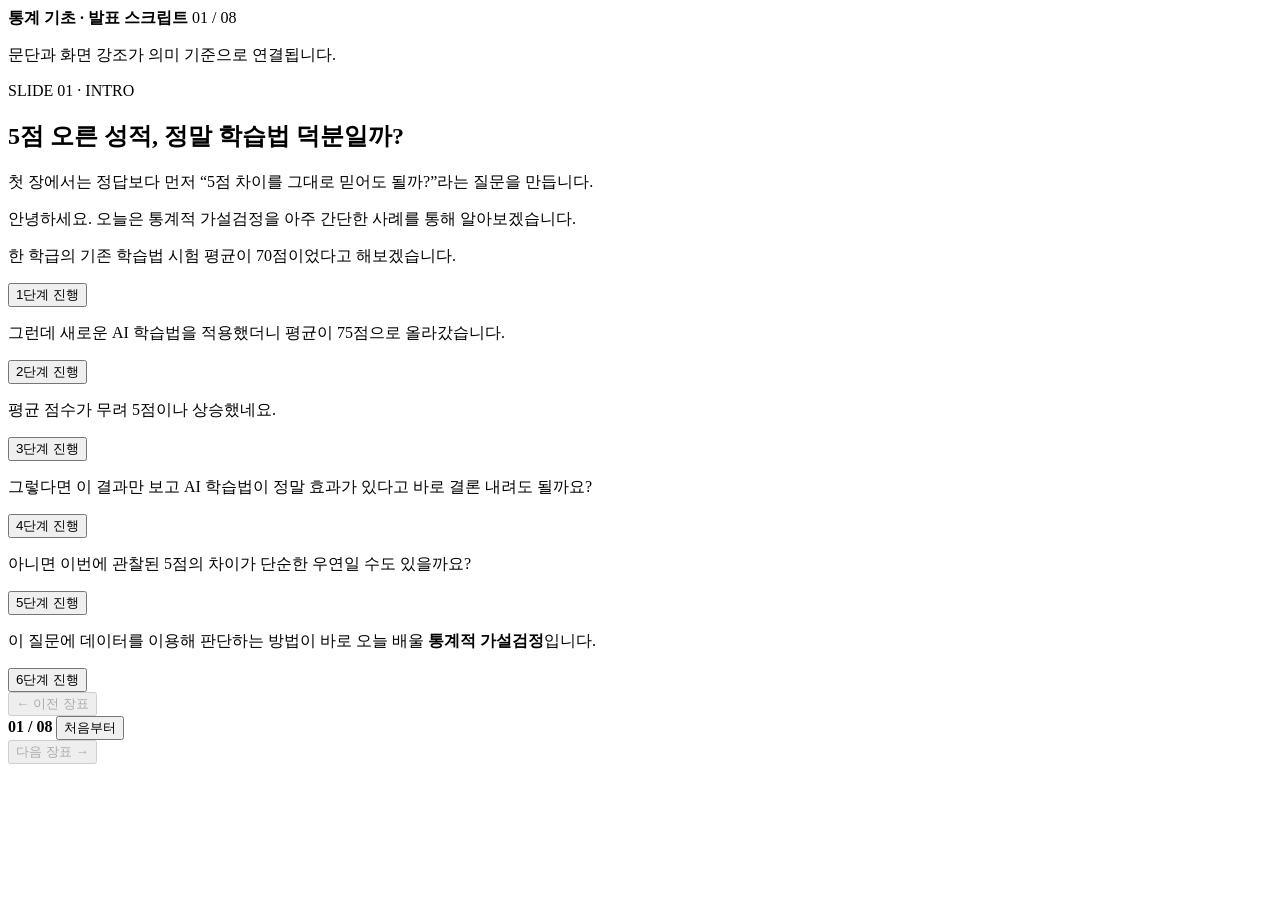
==== script.html @ eb66a409 "feat: add slide 1 presenter script popup" ====
<!DOCTYPE html>
<html lang="ko">
<head>
  <meta charset="UTF-8" />
  <meta name="viewport" content="width=device-width, initial-scale=1.0" />
  <title>발표 스크립트 · 01 / 08</title>
  <link rel="stylesheet" href="assets/styles.css" />
</head>
<body class="script-body">
  <main class="script-shell">
    <header class="script-header">
      <div>
        <strong>통계 기초 · 발표 스크립트</strong>
        <span>01 / 08</span>
      </div>
      <p>문단과 화면 강조가 의미 기준으로 연결됩니다.</p>
    </header>

    <article class="script-card">
      <div class="script-kicker">SLIDE 01 · INTRO</div>
      <h1>5점 오른 성적, 정말 학습법 덕분일까?</h1>
      <p class="script-subtitle">첫 장에서는 정답보다 먼저 “5점 차이를 그대로 믿어도 될까?”라는 질문을 만듭니다.</p>

      <section class="script-block">
        <p>안녕하세요. 오늘은 통계적 가설검정을 아주 간단한 사례를 통해 알아보겠습니다.</p>
      </section>

      <section class="script-block">
        <p>한 학급의 기존 학습법 시험 평균이 70점이었다고 해보겠습니다.</p>
        <button class="stage-button" data-step="1" type="button">1단계 진행</button>
      </section>

      <section class="script-block">
        <p>그런데 새로운 AI 학습법을 적용했더니 평균이 75점으로 올라갔습니다.</p>
        <button class="stage-button" data-step="2" type="button">2단계 진행</button>
      </section>

      <section class="script-block">
        <p>평균 점수가 무려 5점이나 상승했네요.</p>
        <button class="stage-button" data-step="3" type="button">3단계 진행</button>
      </section>

      <section class="script-block">
        <p>그렇다면 이 결과만 보고 AI 학습법이 정말 효과가 있다고 바로 결론 내려도 될까요?</p>
        <button class="stage-button" data-step="4" type="button">4단계 진행</button>
      </section>

      <section class="script-block">
        <p>아니면 이번에 관찰된 5점의 차이가 단순한 우연일 수도 있을까요?</p>
        <button class="stage-button" data-step="5" type="button">5단계 진행</button>
      </section>

      <section class="script-block">
        <p>이 질문에 데이터를 이용해 판단하는 방법이 바로 오늘 배울 <strong>통계적 가설검정</strong>입니다.</p>
        <button class="stage-button stage-button-primary" data-step="6" type="button">6단계 진행</button>
      </section>
    </article>

    <footer class="script-footer">
      <button class="script-nav" type="button" disabled>← 이전 장표</button>
      <div class="script-progress">
        <strong>01 / 08</strong>
        <button id="resetSlide" type="button">처음부터</button>
      </div>
      <button class="script-nav" type="button" disabled>다음 장표 →</button>
    </footer>
  </main>

  <script src="assets/app.js"></script>
</body>
</html>
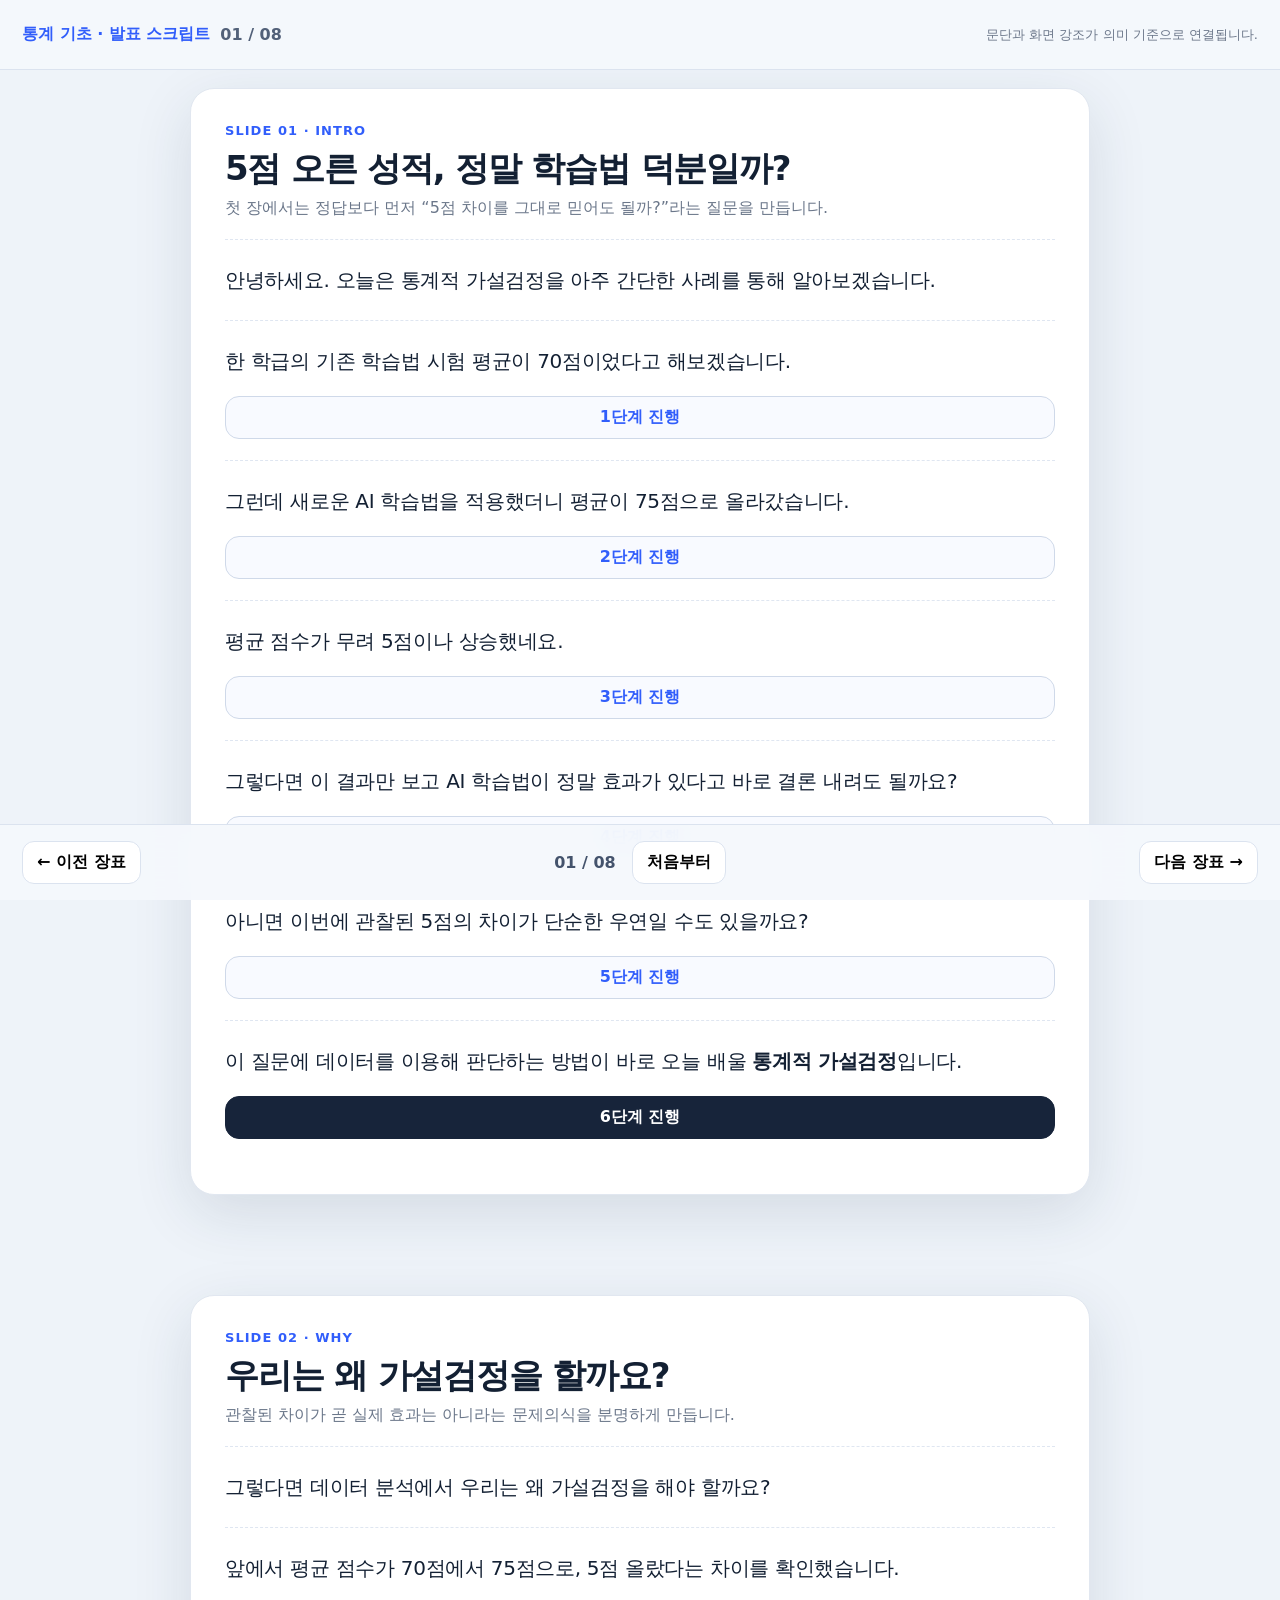
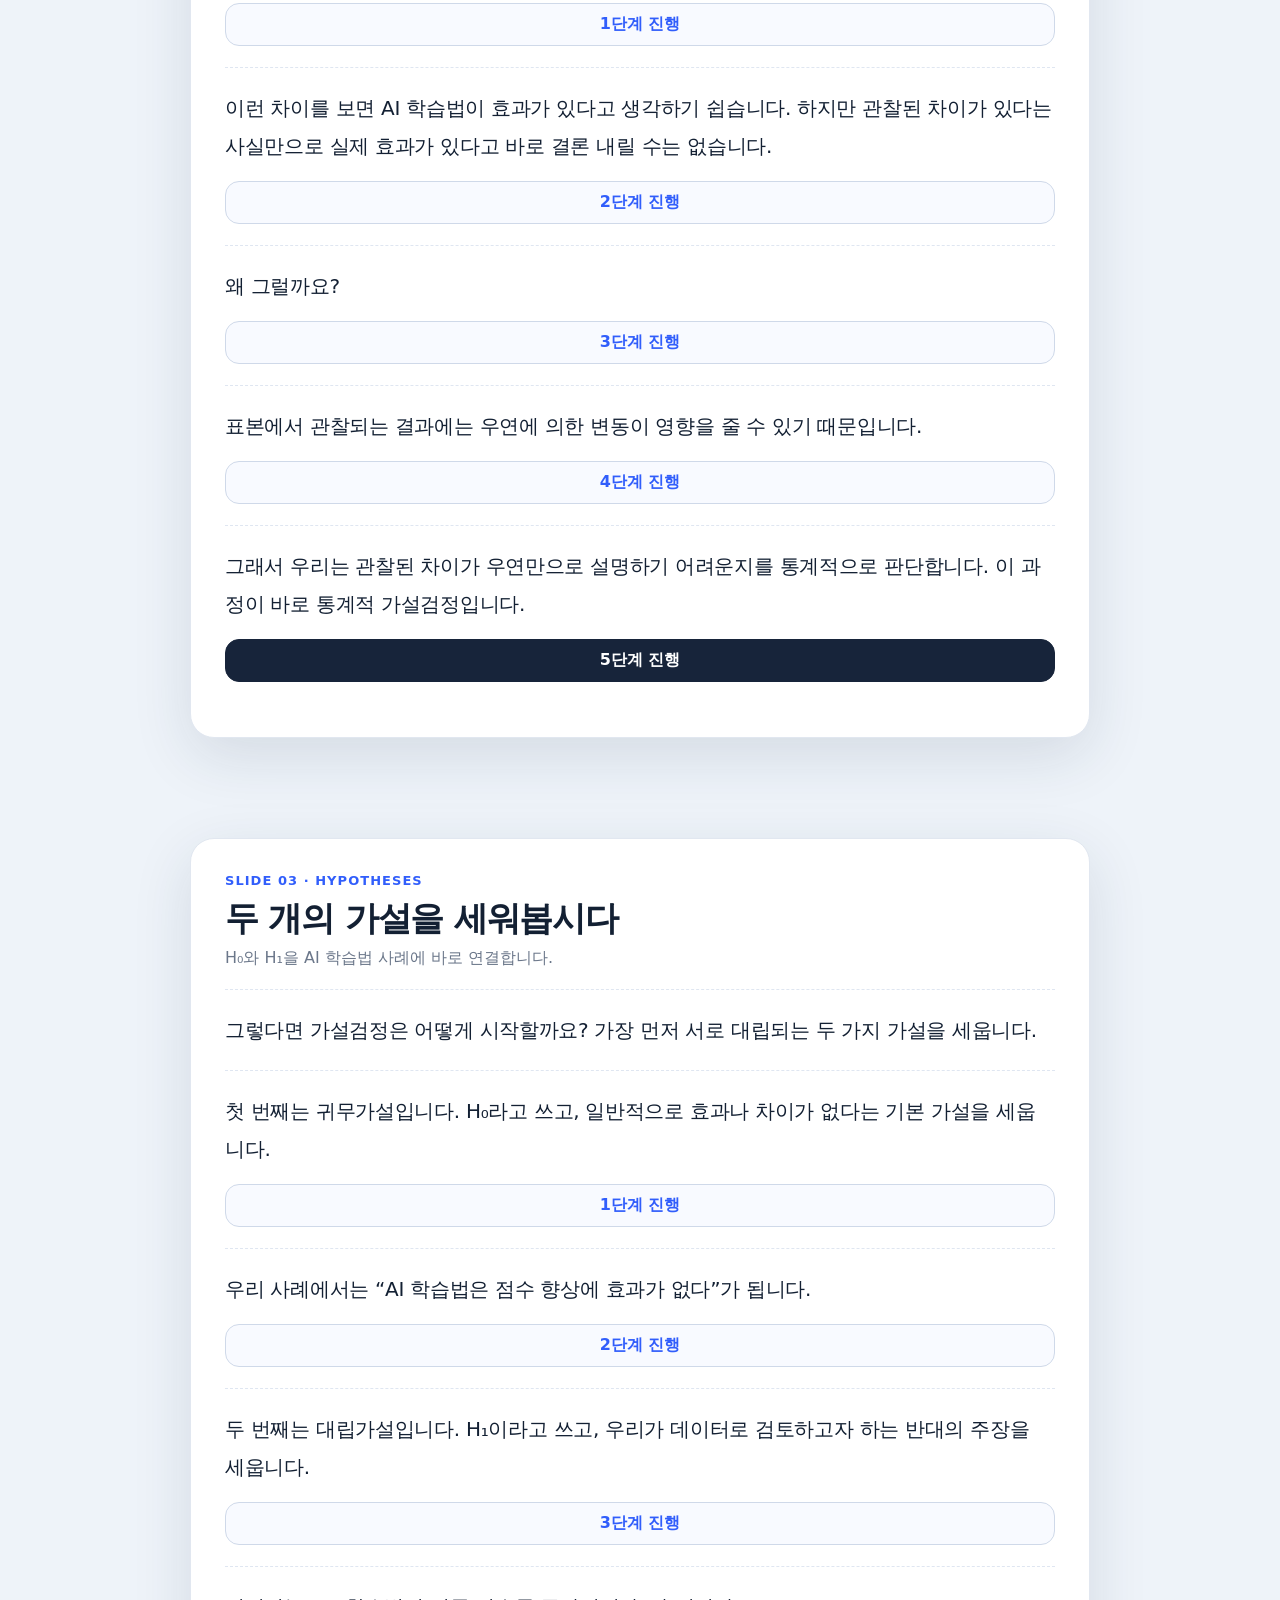
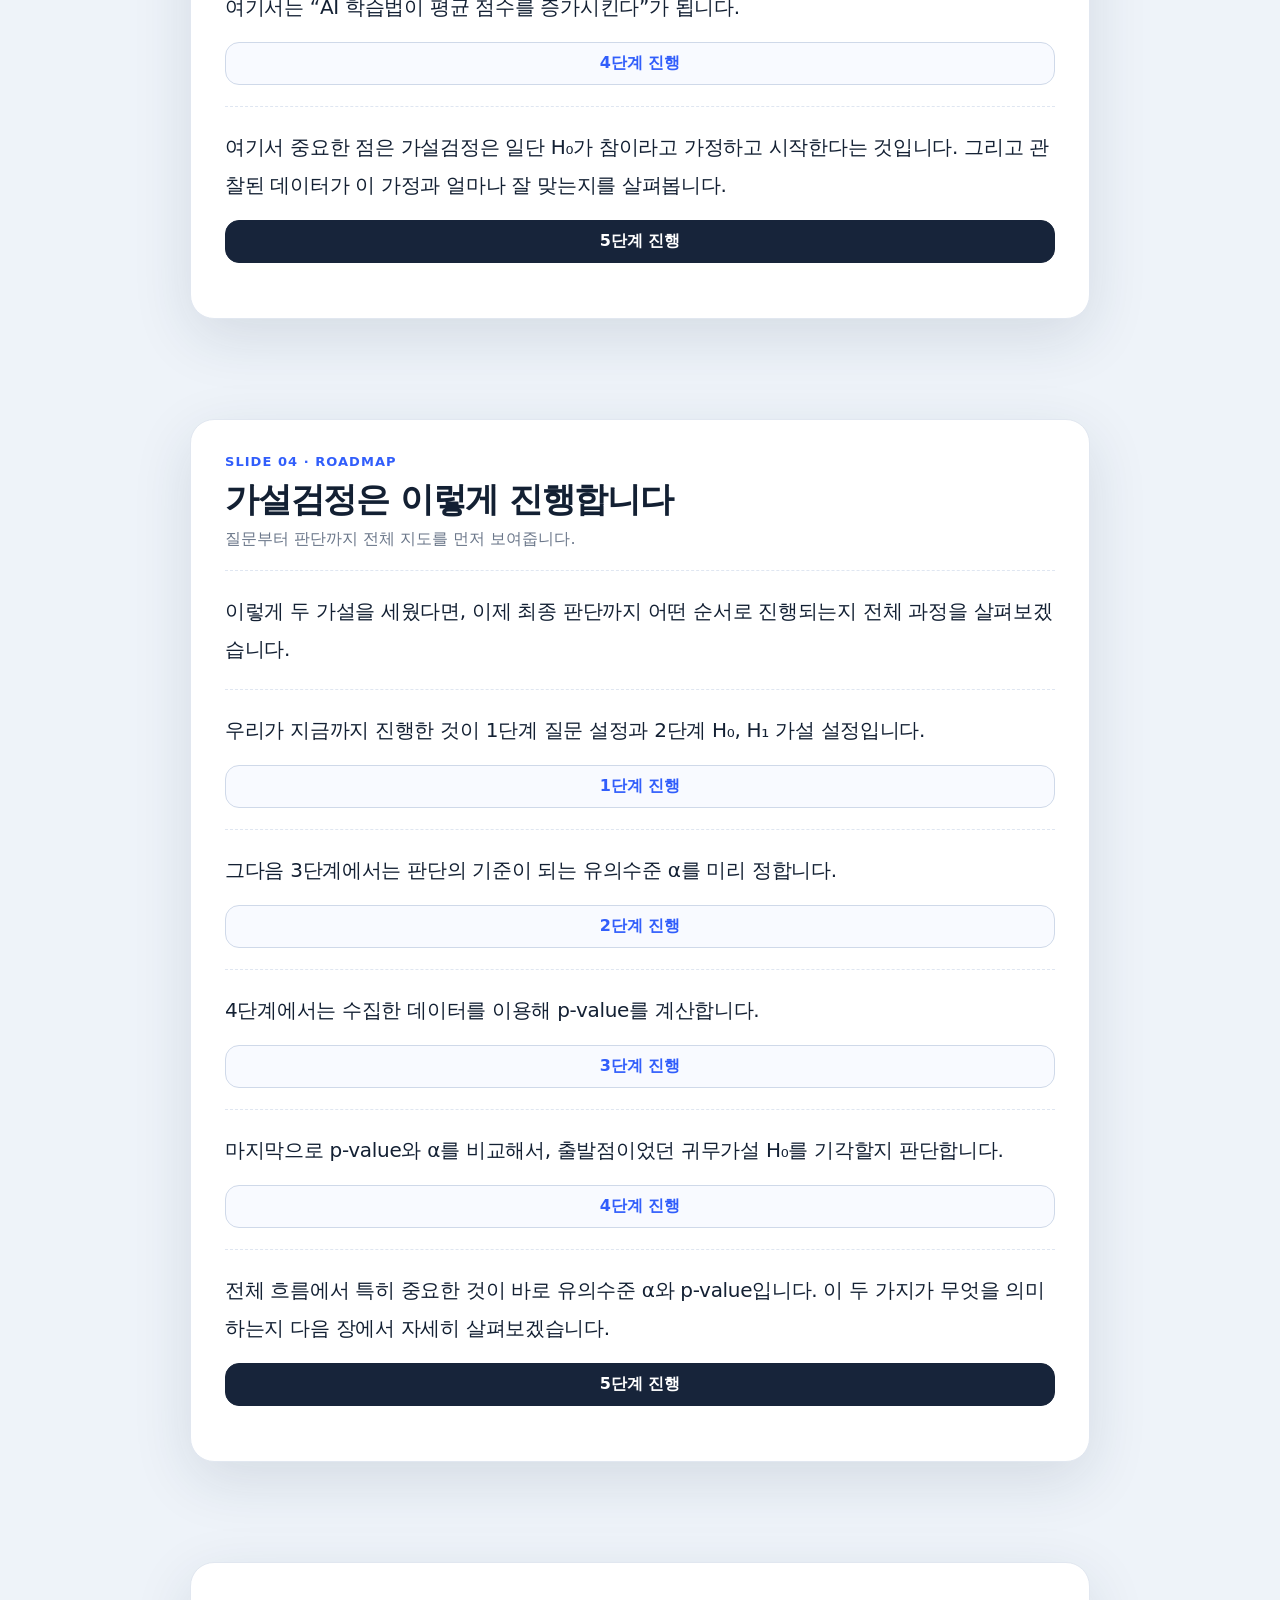
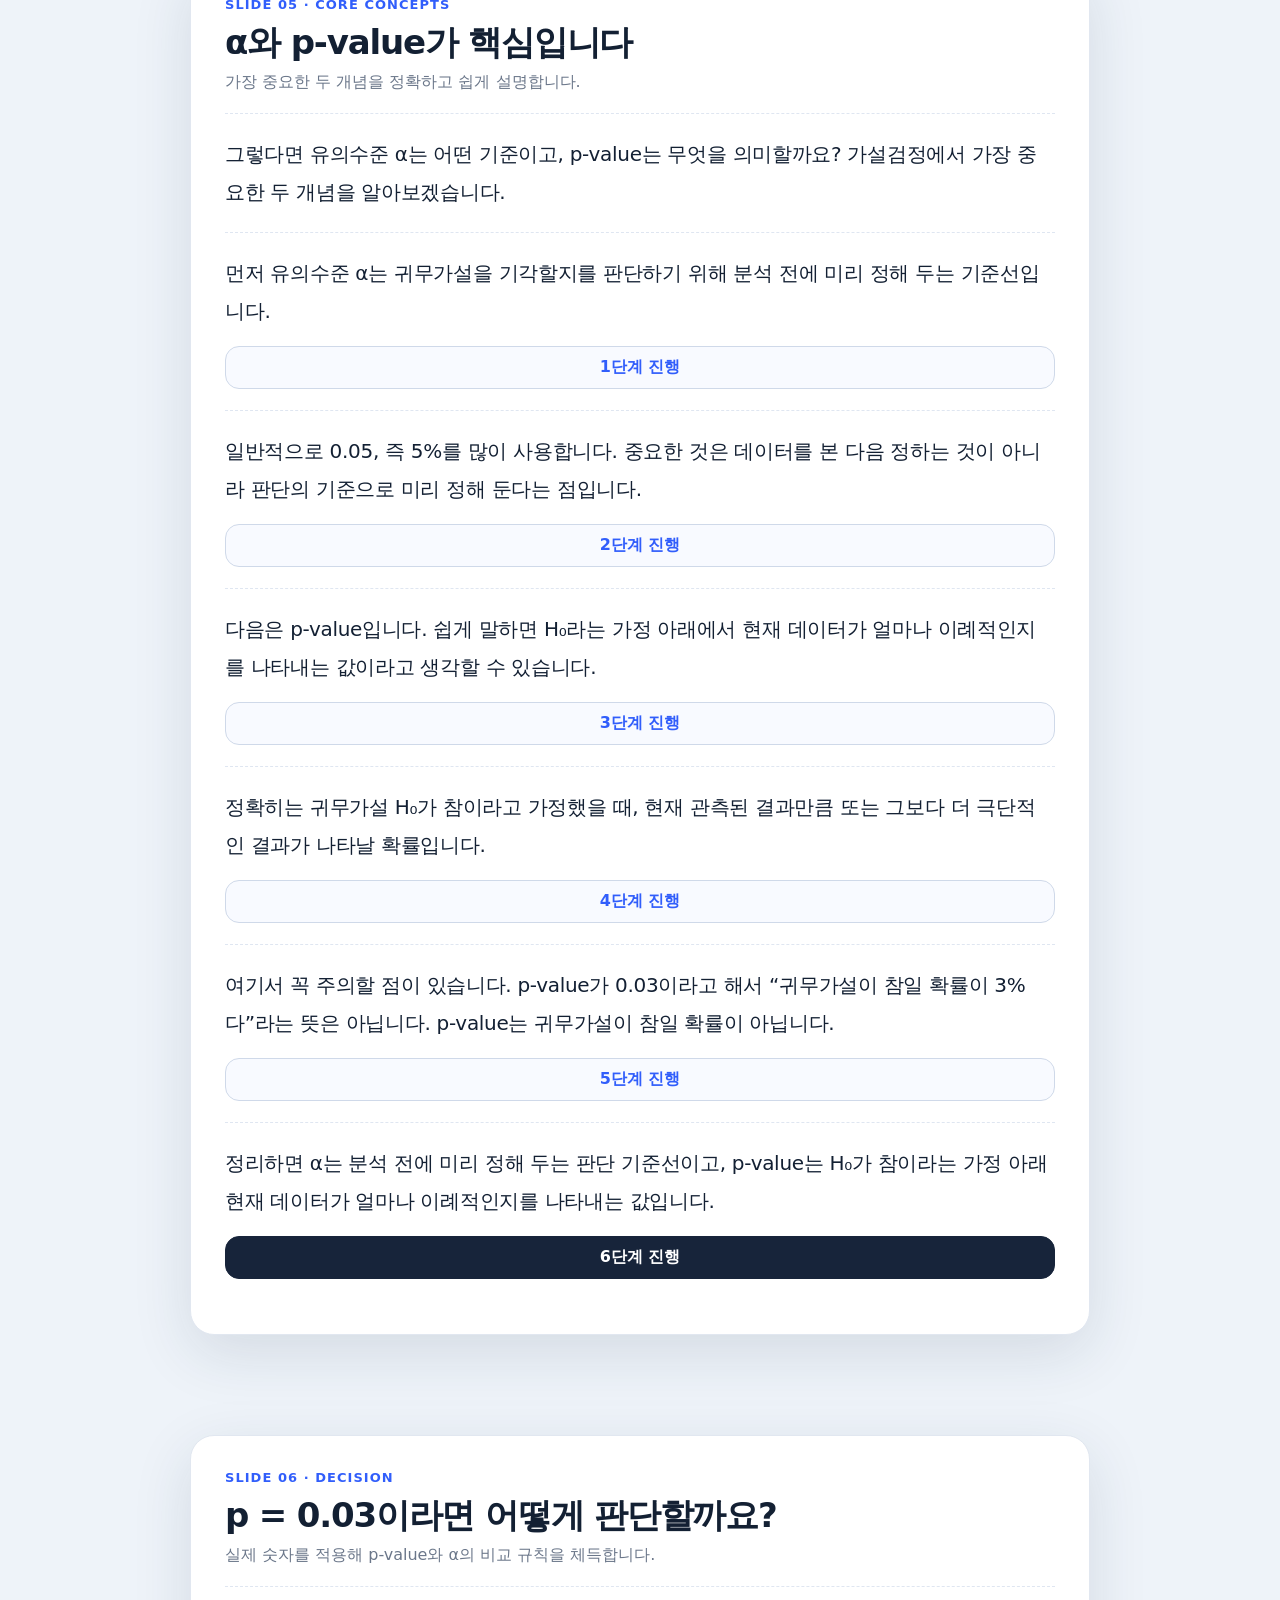
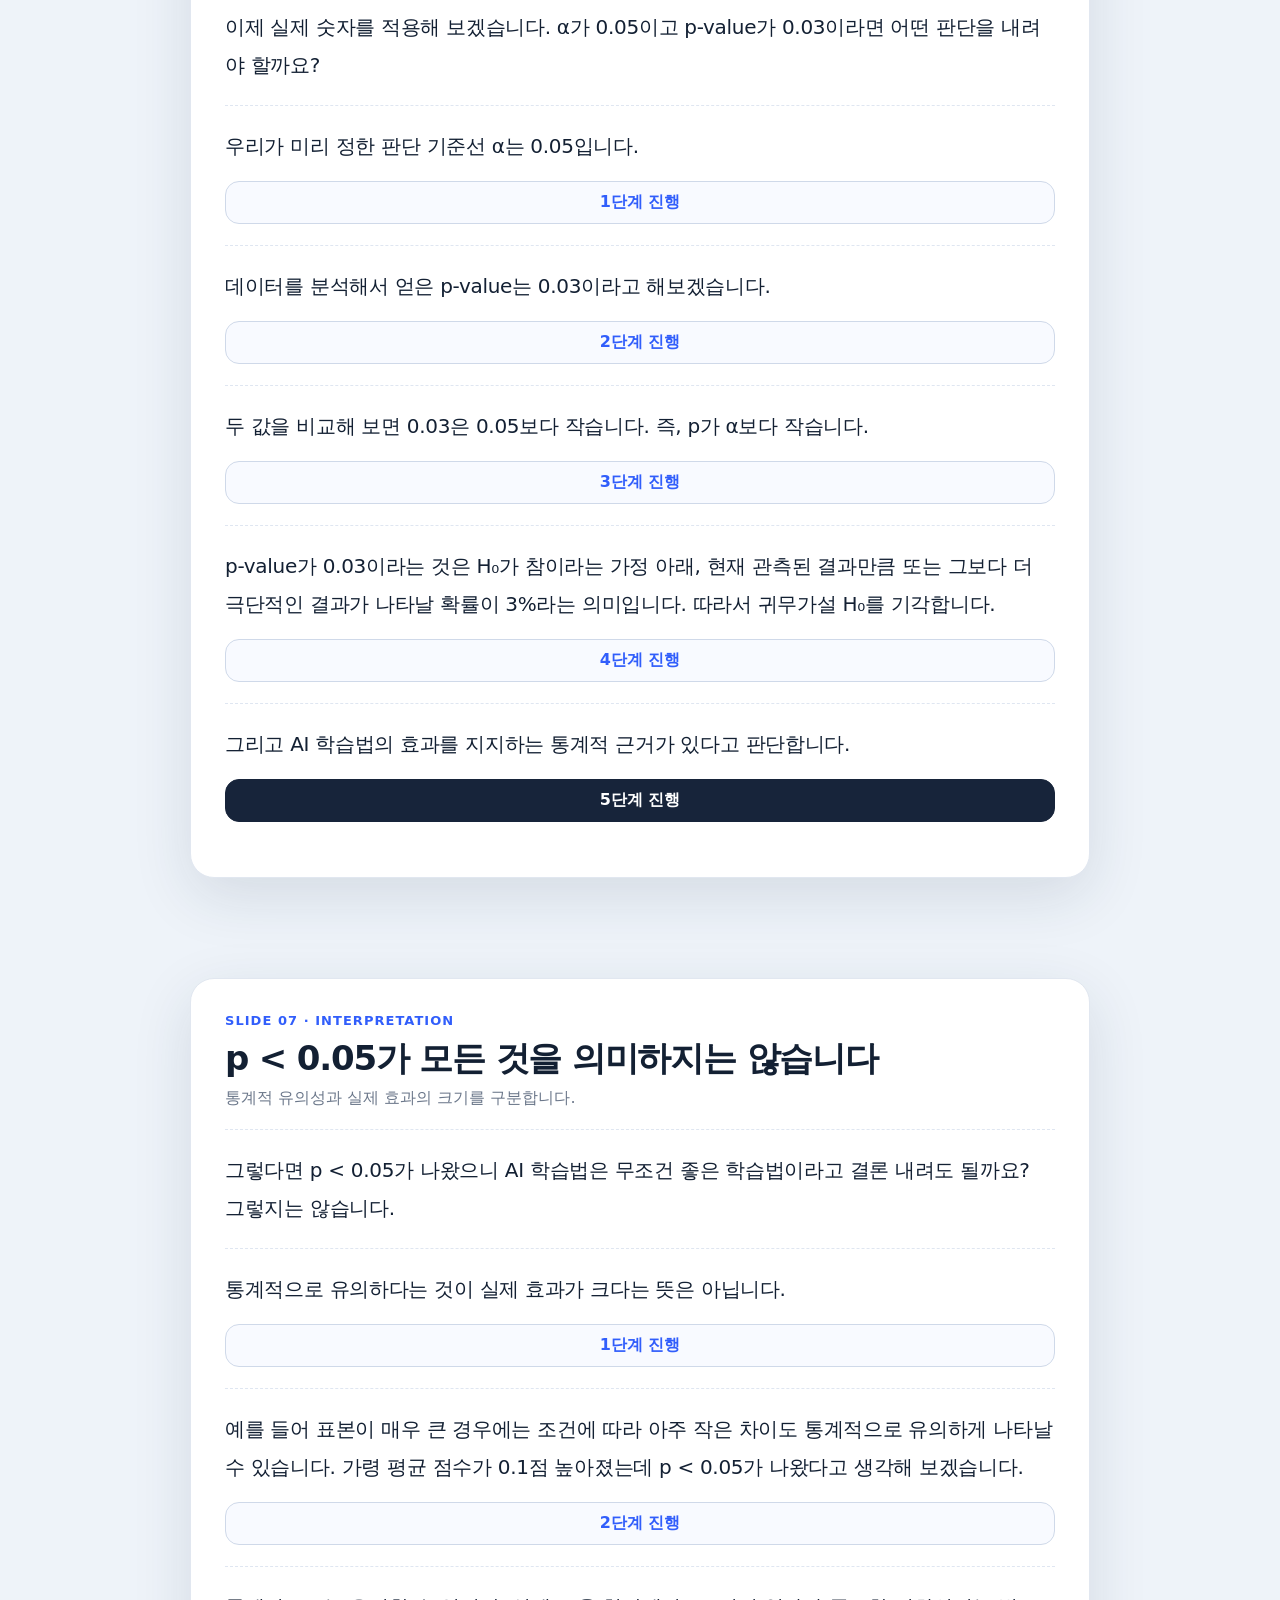
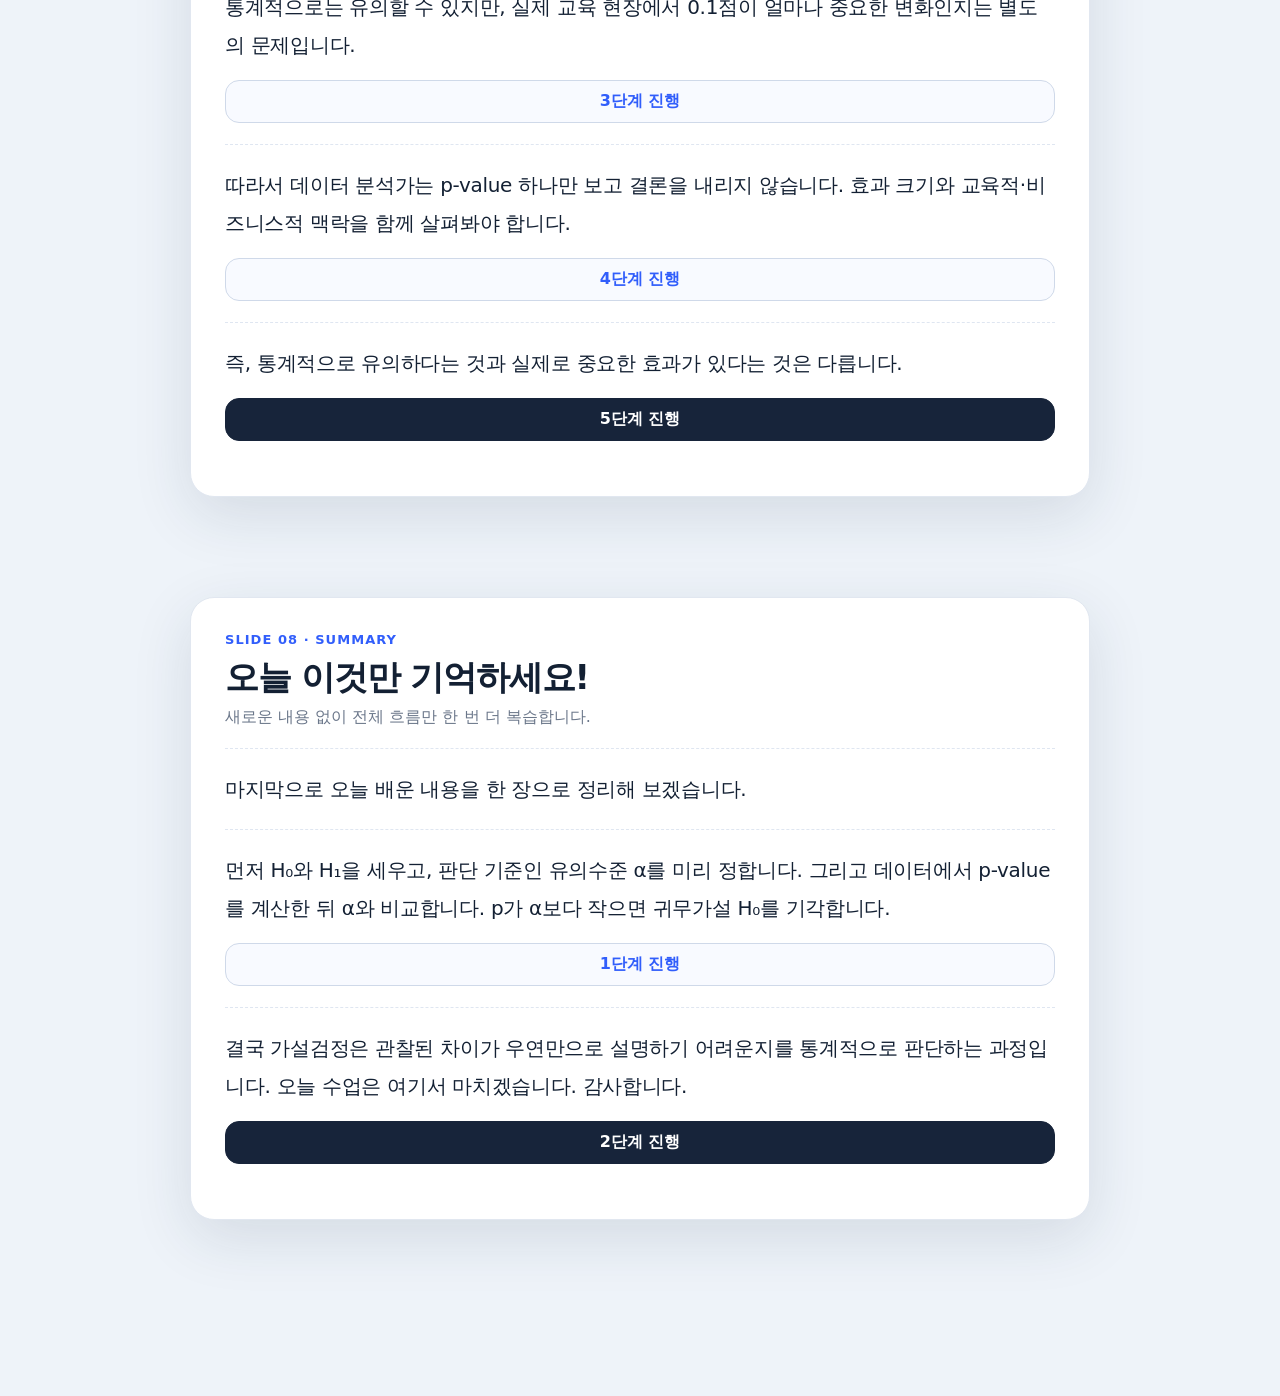
==== commit fbb13ec4: "Add scripts for slides 02-08" ====
--- a/script.html
+++ b/script.html
@@ -3,69 +3,96 @@
 <head>
   <meta charset="UTF-8" />
   <meta name="viewport" content="width=device-width, initial-scale=1.0" />
-  <title>발표 스크립트 · 01 / 08</title>
+  <title>발표 스크립트 · 01-08 / 08</title>
   <link rel="stylesheet" href="assets/styles.css" />
 </head>
 <body class="script-body">
   <main class="script-shell">
-    <header class="script-header">
-      <div>
-        <strong>통계 기초 · 발표 스크립트</strong>
-        <span>01 / 08</span>
-      </div>
-      <p>문단과 화면 강조가 의미 기준으로 연결됩니다.</p>
-    </header>
+    <header class="script-header"><div><strong>통계 기초 · 발표 스크립트</strong><span id="scriptSlideNumber">01 / 08</span></div><p>문단과 화면 강조가 의미 기준으로 연결됩니다.</p></header>
 
-    <article class="script-card">
-      <div class="script-kicker">SLIDE 01 · INTRO</div>
-      <h1>5점 오른 성적, 정말 학습법 덕분일까?</h1>
-      <p class="script-subtitle">첫 장에서는 정답보다 먼저 “5점 차이를 그대로 믿어도 될까?”라는 질문을 만듭니다.</p>
+    <div class="script-stage">
+      <article class="script-card" data-script-slide="1">
+        <div class="script-kicker">SLIDE 01 · INTRO</div><h1>5점 오른 성적, 정말 학습법 덕분일까?</h1><p class="script-subtitle">첫 장에서는 정답보다 먼저 “5점 차이를 그대로 믿어도 될까?”라는 질문을 만듭니다.</p>
+        <section class="script-block"><p>안녕하세요. 오늘은 통계적 가설검정을 아주 간단한 사례를 통해 알아보겠습니다.</p></section>
+        <section class="script-block"><p>한 학급의 기존 학습법 시험 평균이 70점이었다고 해보겠습니다.</p><button class="stage-button" data-step="1">1단계 진행</button></section>
+        <section class="script-block"><p>그런데 새로운 AI 학습법을 적용했더니 평균이 75점으로 올라갔습니다.</p><button class="stage-button" data-step="2">2단계 진행</button></section>
+        <section class="script-block"><p>평균 점수가 무려 5점이나 상승했네요.</p><button class="stage-button" data-step="3">3단계 진행</button></section>
+        <section class="script-block"><p>그렇다면 이 결과만 보고 AI 학습법이 정말 효과가 있다고 바로 결론 내려도 될까요?</p><button class="stage-button" data-step="4">4단계 진행</button></section>
+        <section class="script-block"><p>아니면 이번에 관찰된 5점의 차이가 단순한 우연일 수도 있을까요?</p><button class="stage-button" data-step="5">5단계 진행</button></section>
+        <section class="script-block"><p>이 질문에 데이터를 이용해 판단하는 방법이 바로 오늘 배울 <strong>통계적 가설검정</strong>입니다.</p><button class="stage-button stage-button-primary" data-step="6">6단계 진행</button></section>
+      </article>
 
-      <section class="script-block">
-        <p>안녕하세요. 오늘은 통계적 가설검정을 아주 간단한 사례를 통해 알아보겠습니다.</p>
-      </section>
+      <article class="script-card" data-script-slide="2">
+        <div class="script-kicker">SLIDE 02 · WHY</div><h1>우리는 왜 가설검정을 할까요?</h1><p class="script-subtitle">관찰된 차이가 곧 실제 효과는 아니라는 문제의식을 분명하게 만듭니다.</p>
+        <section class="script-block"><p>그렇다면 데이터 분석에서 우리는 왜 가설검정을 해야 할까요?</p></section>
+        <section class="script-block"><p>앞에서 평균 점수가 70점에서 75점으로, 5점 올랐다는 차이를 확인했습니다.</p><button class="stage-button" data-step="1">1단계 진행</button></section>
+        <section class="script-block"><p>이런 차이를 보면 AI 학습법이 효과가 있다고 생각하기 쉽습니다. 하지만 관찰된 차이가 있다는 사실만으로 실제 효과가 있다고 바로 결론 내릴 수는 없습니다.</p><button class="stage-button" data-step="2">2단계 진행</button></section>
+        <section class="script-block"><p>왜 그럴까요?</p><button class="stage-button" data-step="3">3단계 진행</button></section>
+        <section class="script-block"><p>표본에서 관찰되는 결과에는 우연에 의한 변동이 영향을 줄 수 있기 때문입니다.</p><button class="stage-button" data-step="4">4단계 진행</button></section>
+        <section class="script-block"><p>그래서 우리는 관찰된 차이가 우연만으로 설명하기 어려운지를 통계적으로 판단합니다. 이 과정이 바로 통계적 가설검정입니다.</p><button class="stage-button stage-button-primary" data-step="5">5단계 진행</button></section>
+      </article>
 
-      <section class="script-block">
-        <p>한 학급의 기존 학습법 시험 평균이 70점이었다고 해보겠습니다.</p>
-        <button class="stage-button" data-step="1" type="button">1단계 진행</button>
-      </section>
+      <article class="script-card" data-script-slide="3">
+        <div class="script-kicker">SLIDE 03 · HYPOTHESES</div><h1>두 개의 가설을 세워봅시다</h1><p class="script-subtitle">H₀와 H₁을 AI 학습법 사례에 바로 연결합니다.</p>
+        <section class="script-block"><p>그렇다면 가설검정은 어떻게 시작할까요? 가장 먼저 서로 대립되는 두 가지 가설을 세웁니다.</p></section>
+        <section class="script-block"><p>첫 번째는 귀무가설입니다. H₀라고 쓰고, 일반적으로 효과나 차이가 없다는 기본 가설을 세웁니다.</p><button class="stage-button" data-step="1">1단계 진행</button></section>
+        <section class="script-block"><p>우리 사례에서는 “AI 학습법은 점수 향상에 효과가 없다”가 됩니다.</p><button class="stage-button" data-step="2">2단계 진행</button></section>
+        <section class="script-block"><p>두 번째는 대립가설입니다. H₁이라고 쓰고, 우리가 데이터로 검토하고자 하는 반대의 주장을 세웁니다.</p><button class="stage-button" data-step="3">3단계 진행</button></section>
+        <section class="script-block"><p>여기서는 “AI 학습법이 평균 점수를 증가시킨다”가 됩니다.</p><button class="stage-button" data-step="4">4단계 진행</button></section>
+        <section class="script-block"><p>여기서 중요한 점은 가설검정은 일단 H₀가 참이라고 가정하고 시작한다는 것입니다. 그리고 관찰된 데이터가 이 가정과 얼마나 잘 맞는지를 살펴봅니다.</p><button class="stage-button stage-button-primary" data-step="5">5단계 진행</button></section>
+      </article>
 
-      <section class="script-block">
-        <p>그런데 새로운 AI 학습법을 적용했더니 평균이 75점으로 올라갔습니다.</p>
-        <button class="stage-button" data-step="2" type="button">2단계 진행</button>
-      </section>
+      <article class="script-card" data-script-slide="4">
+        <div class="script-kicker">SLIDE 04 · ROADMAP</div><h1>가설검정은 이렇게 진행합니다</h1><p class="script-subtitle">질문부터 판단까지 전체 지도를 먼저 보여줍니다.</p>
+        <section class="script-block"><p>이렇게 두 가설을 세웠다면, 이제 최종 판단까지 어떤 순서로 진행되는지 전체 과정을 살펴보겠습니다.</p></section>
+        <section class="script-block"><p>우리가 지금까지 진행한 것이 1단계 질문 설정과 2단계 H₀, H₁ 가설 설정입니다.</p><button class="stage-button" data-step="1">1단계 진행</button></section>
+        <section class="script-block"><p>그다음 3단계에서는 판단의 기준이 되는 유의수준 α를 미리 정합니다.</p><button class="stage-button" data-step="2">2단계 진행</button></section>
+        <section class="script-block"><p>4단계에서는 수집한 데이터를 이용해 p-value를 계산합니다.</p><button class="stage-button" data-step="3">3단계 진행</button></section>
+        <section class="script-block"><p>마지막으로 p-value와 α를 비교해서, 출발점이었던 귀무가설 H₀를 기각할지 판단합니다.</p><button class="stage-button" data-step="4">4단계 진행</button></section>
+        <section class="script-block"><p>전체 흐름에서 특히 중요한 것이 바로 유의수준 α와 p-value입니다. 이 두 가지가 무엇을 의미하는지 다음 장에서 자세히 살펴보겠습니다.</p><button class="stage-button stage-button-primary" data-step="5">5단계 진행</button></section>
+      </article>
 
-      <section class="script-block">
-        <p>평균 점수가 무려 5점이나 상승했네요.</p>
-        <button class="stage-button" data-step="3" type="button">3단계 진행</button>
-      </section>
+      <article class="script-card" data-script-slide="5">
+        <div class="script-kicker">SLIDE 05 · CORE CONCEPTS</div><h1>α와 p-value가 핵심입니다</h1><p class="script-subtitle">가장 중요한 두 개념을 정확하고 쉽게 설명합니다.</p>
+        <section class="script-block"><p>그렇다면 유의수준 α는 어떤 기준이고, p-value는 무엇을 의미할까요? 가설검정에서 가장 중요한 두 개념을 알아보겠습니다.</p></section>
+        <section class="script-block"><p>먼저 유의수준 α는 귀무가설을 기각할지를 판단하기 위해 분석 전에 미리 정해 두는 기준선입니다.</p><button class="stage-button" data-step="1">1단계 진행</button></section>
+        <section class="script-block"><p>일반적으로 0.05, 즉 5%를 많이 사용합니다. 중요한 것은 데이터를 본 다음 정하는 것이 아니라 판단의 기준으로 미리 정해 둔다는 점입니다.</p><button class="stage-button" data-step="2">2단계 진행</button></section>
+        <section class="script-block"><p>다음은 p-value입니다. 쉽게 말하면 H₀라는 가정 아래에서 현재 데이터가 얼마나 이례적인지를 나타내는 값이라고 생각할 수 있습니다.</p><button class="stage-button" data-step="3">3단계 진행</button></section>
+        <section class="script-block"><p>정확히는 귀무가설 H₀가 참이라고 가정했을 때, 현재 관측된 결과만큼 또는 그보다 더 극단적인 결과가 나타날 확률입니다.</p><button class="stage-button" data-step="4">4단계 진행</button></section>
+        <section class="script-block"><p>여기서 꼭 주의할 점이 있습니다. p-value가 0.03이라고 해서 “귀무가설이 참일 확률이 3%다”라는 뜻은 아닙니다. p-value는 귀무가설이 참일 확률이 아닙니다.</p><button class="stage-button" data-step="5">5단계 진행</button></section>
+        <section class="script-block"><p>정리하면 α는 분석 전에 미리 정해 두는 판단 기준선이고, p-value는 H₀가 참이라는 가정 아래 현재 데이터가 얼마나 이례적인지를 나타내는 값입니다.</p><button class="stage-button stage-button-primary" data-step="6">6단계 진행</button></section>
+      </article>
 
-      <section class="script-block">
-        <p>그렇다면 이 결과만 보고 AI 학습법이 정말 효과가 있다고 바로 결론 내려도 될까요?</p>
-        <button class="stage-button" data-step="4" type="button">4단계 진행</button>
-      </section>
+      <article class="script-card" data-script-slide="6">
+        <div class="script-kicker">SLIDE 06 · DECISION</div><h1>p = 0.03이라면 어떻게 판단할까요?</h1><p class="script-subtitle">실제 숫자를 적용해 p-value와 α의 비교 규칙을 체득합니다.</p>
+        <section class="script-block"><p>이제 실제 숫자를 적용해 보겠습니다. α가 0.05이고 p-value가 0.03이라면 어떤 판단을 내려야 할까요?</p></section>
+        <section class="script-block"><p>우리가 미리 정한 판단 기준선 α는 0.05입니다.</p><button class="stage-button" data-step="1">1단계 진행</button></section>
+        <section class="script-block"><p>데이터를 분석해서 얻은 p-value는 0.03이라고 해보겠습니다.</p><button class="stage-button" data-step="2">2단계 진행</button></section>
+        <section class="script-block"><p>두 값을 비교해 보면 0.03은 0.05보다 작습니다. 즉, p가 α보다 작습니다.</p><button class="stage-button" data-step="3">3단계 진행</button></section>
+        <section class="script-block"><p>p-value가 0.03이라는 것은 H₀가 참이라는 가정 아래, 현재 관측된 결과만큼 또는 그보다 더 극단적인 결과가 나타날 확률이 3%라는 의미입니다. 따라서 귀무가설 H₀를 기각합니다.</p><button class="stage-button" data-step="4">4단계 진행</button></section>
+        <section class="script-block"><p>그리고 AI 학습법의 효과를 지지하는 통계적 근거가 있다고 판단합니다.</p><button class="stage-button stage-button-primary" data-step="5">5단계 진행</button></section>
+      </article>
 
-      <section class="script-block">
-        <p>아니면 이번에 관찰된 5점의 차이가 단순한 우연일 수도 있을까요?</p>
-        <button class="stage-button" data-step="5" type="button">5단계 진행</button>
-      </section>
+      <article class="script-card" data-script-slide="7">
+        <div class="script-kicker">SLIDE 07 · INTERPRETATION</div><h1>p &lt; 0.05가 모든 것을 의미하지는 않습니다</h1><p class="script-subtitle">통계적 유의성과 실제 효과의 크기를 구분합니다.</p>
+        <section class="script-block"><p>그렇다면 p &lt; 0.05가 나왔으니 AI 학습법은 무조건 좋은 학습법이라고 결론 내려도 될까요? 그렇지는 않습니다.</p></section>
+        <section class="script-block"><p>통계적으로 유의하다는 것이 실제 효과가 크다는 뜻은 아닙니다.</p><button class="stage-button" data-step="1">1단계 진행</button></section>
+        <section class="script-block"><p>예를 들어 표본이 매우 큰 경우에는 조건에 따라 아주 작은 차이도 통계적으로 유의하게 나타날 수 있습니다. 가령 평균 점수가 0.1점 높아졌는데 p &lt; 0.05가 나왔다고 생각해 보겠습니다.</p><button class="stage-button" data-step="2">2단계 진행</button></section>
+        <section class="script-block"><p>통계적으로는 유의할 수 있지만, 실제 교육 현장에서 0.1점이 얼마나 중요한 변화인지는 별도의 문제입니다.</p><button class="stage-button" data-step="3">3단계 진행</button></section>
+        <section class="script-block"><p>따라서 데이터 분석가는 p-value 하나만 보고 결론을 내리지 않습니다. 효과 크기와 교육적·비즈니스적 맥락을 함께 살펴봐야 합니다.</p><button class="stage-button" data-step="4">4단계 진행</button></section>
+        <section class="script-block"><p>즉, 통계적으로 유의하다는 것과 실제로 중요한 효과가 있다는 것은 다릅니다.</p><button class="stage-button stage-button-primary" data-step="5">5단계 진행</button></section>
+      </article>
 
-      <section class="script-block">
-        <p>이 질문에 데이터를 이용해 판단하는 방법이 바로 오늘 배울 <strong>통계적 가설검정</strong>입니다.</p>
-        <button class="stage-button stage-button-primary" data-step="6" type="button">6단계 진행</button>
-      </section>
-    </article>
+      <article class="script-card" data-script-slide="8">
+        <div class="script-kicker">SLIDE 08 · SUMMARY</div><h1>오늘 이것만 기억하세요!</h1><p class="script-subtitle">새로운 내용 없이 전체 흐름만 한 번 더 복습합니다.</p>
+        <section class="script-block"><p>마지막으로 오늘 배운 내용을 한 장으로 정리해 보겠습니다.</p></section>
+        <section class="script-block"><p>먼저 H₀와 H₁을 세우고, 판단 기준인 유의수준 α를 미리 정합니다. 그리고 데이터에서 p-value를 계산한 뒤 α와 비교합니다. p가 α보다 작으면 귀무가설 H₀를 기각합니다.</p><button class="stage-button" data-step="1">1단계 진행</button></section>
+        <section class="script-block"><p>결국 가설검정은 관찰된 차이가 우연만으로 설명하기 어려운지를 통계적으로 판단하는 과정입니다. 오늘 수업은 여기서 마치겠습니다. 감사합니다.</p><button class="stage-button stage-button-primary" data-step="2">2단계 진행</button></section>
+      </article>
+    </div>
 
-    <footer class="script-footer">
-      <button class="script-nav" type="button" disabled>← 이전 장표</button>
-      <div class="script-progress">
-        <strong>01 / 08</strong>
-        <button id="resetSlide" type="button">처음부터</button>
-      </div>
-      <button class="script-nav" type="button" disabled>다음 장표 →</button>
-    </footer>
+    <footer class="script-footer"><button class="script-nav" id="prevSlide" type="button">← 이전 장표</button><div class="script-progress"><strong id="scriptProgress">01 / 08</strong><button id="resetSlide" type="button">처음부터</button></div><button class="script-nav" id="nextSlide" type="button">다음 장표 →</button></footer>
   </main>
-
   <script src="assets/app.js"></script>
 </body>
 </html>
--- a/assets/styles.css
+++ b/assets/styles.css
@@ -0,0 +1,258 @@
+:root {
+  --bg: #f4f7fb;
+  --panel: #ffffff;
+  --ink: #132033;
+  --muted: #6b778a;
+  --line: #dbe3ef;
+  --primary: #315efb;
+  --primary-soft: #edf2ff;
+  --accent: #ff8a3d;
+  --shadow: 0 18px 60px rgba(28, 46, 78, 0.12);
+  --radius-xl: 28px;
+  --radius-lg: 20px;
+  font-family: Inter, Pretendard, "Noto Sans KR", system-ui, -apple-system, BlinkMacSystemFont, "Segoe UI", sans-serif;
+}
+
+* { box-sizing: border-box; }
+html, body { margin: 0; min-height: 100%; }
+button { font: inherit; }
+
+.presentation-body {
+  background:
+    radial-gradient(circle at 15% 10%, rgba(49, 94, 251, 0.10), transparent 24%),
+    linear-gradient(135deg, #f8faff 0%, #eef3fa 100%);
+  color: var(--ink);
+  min-height: 100vh;
+  overflow: hidden;
+}
+
+.presentation-shell {
+  width: 100vw;
+  height: 100vh;
+  display: grid;
+  grid-template-rows: 76px 1fr 82px;
+  position: relative;
+}
+
+.presentation-topbar,
+.presentation-footer {
+  display: flex;
+  align-items: center;
+  justify-content: space-between;
+  padding: 0 42px;
+  z-index: 10;
+}
+
+.presentation-topbar {
+  border-bottom: 1px solid rgba(219, 227, 239, 0.9);
+  background: rgba(255,255,255,0.74);
+  backdrop-filter: blur(18px);
+}
+
+.brand { font-weight: 800; letter-spacing: -0.02em; }
+.topbar-actions { display: flex; align-items: center; gap: 14px; }
+.slide-tag {
+  padding: 9px 14px;
+  border: 1px solid var(--line);
+  border-radius: 999px;
+  color: #43516a;
+  background: rgba(255,255,255,0.82);
+  font-weight: 700;
+}
+.icon-button {
+  width: 42px;
+  height: 42px;
+  border: 1px solid var(--line);
+  border-radius: 12px;
+  background: #fff;
+  cursor: pointer;
+  font-size: 20px;
+  color: #34425a;
+}
+.icon-button:hover { border-color: #aebbd0; transform: translateY(-1px); }
+
+.slide {
+  width: min(1240px, calc(100vw - 100px));
+  margin: auto;
+  padding: 28px 48px 24px;
+  text-align: center;
+}
+.slide-kicker {
+  display: inline-block;
+  color: var(--primary);
+  font-weight: 800;
+  font-size: 14px;
+  letter-spacing: 0.11em;
+  margin-bottom: 12px;
+}
+.slide-title {
+  margin: 0 0 30px;
+  font-size: clamp(44px, 5vw, 76px);
+  line-height: 1.08;
+  letter-spacing: -0.045em;
+  font-weight: 650;
+}
+.slide-title strong { font-weight: 850; }
+
+.score-comparison {
+  display: grid;
+  grid-template-columns: 1fr 88px 1fr;
+  align-items: center;
+  gap: 18px;
+  width: min(900px, 90%);
+  margin: 0 auto 28px;
+}
+.score-card {
+  min-height: 172px;
+  border: 1px solid var(--line);
+  border-radius: var(--radius-lg);
+  background: rgba(255,255,255,0.9);
+  box-shadow: 0 10px 30px rgba(37, 56, 90, 0.07);
+  display: flex;
+  flex-direction: column;
+  align-items: center;
+  justify-content: center;
+  gap: 8px;
+  position: relative;
+}
+.score-card-accent {
+  border-color: #cdd8ff;
+  background: linear-gradient(180deg, #ffffff 0%, #f5f7ff 100%);
+}
+.score-label { color: var(--muted); font-weight: 750; font-size: 18px; }
+.score-value { font-size: clamp(58px, 5.2vw, 84px); letter-spacing: -0.05em; line-height: 1; }
+.score-value span { font-size: 0.35em; margin-left: 4px; color: #405069; }
+.score-delta {
+  position: absolute;
+  right: 18px;
+  top: 18px;
+  color: var(--accent);
+  background: #fff3e9;
+  border: 1px solid #ffd9bd;
+  border-radius: 999px;
+  padding: 7px 12px;
+  font-weight: 850;
+}
+.comparison-arrow { font-size: 52px; color: #91a0b8; font-weight: 300; }
+
+.question-area { min-height: 108px; display: flex; align-items: center; justify-content: center; gap: 18px; }
+.question { margin: 0; font-size: clamp(22px, 2vw, 31px); font-weight: 650; letter-spacing: -0.025em; }
+.question strong { color: var(--primary); }
+.question-secondary strong { color: #4e5d73; }
+.question-vs { font-weight: 900; font-size: 13px; letter-spacing: 0.14em; color: #9aa7ba; padding: 8px 10px; border: 1px solid var(--line); border-radius: 999px; background: #fff; }
+.topic-reveal {
+  width: fit-content;
+  margin: 8px auto 0;
+  padding: 12px 18px;
+  border-radius: 16px;
+  background: #14213a;
+  color: #fff;
+  box-shadow: 0 14px 32px rgba(20, 33, 58, 0.18);
+}
+.topic-reveal span { display: block; font-size: 12px; color: #b6c1d3; margin-bottom: 2px; }
+.topic-reveal strong { font-size: 22px; }
+
+.step-item {
+  opacity: 0;
+  transform: translateY(12px) scale(0.985);
+  pointer-events: none;
+  transition: opacity 320ms ease, transform 320ms ease;
+}
+.step-item.is-visible {
+  opacity: 1;
+  transform: translateY(0) scale(1);
+  pointer-events: auto;
+}
+
+.presentation-footer {
+  border-top: 1px solid var(--line);
+  background: rgba(255,255,255,0.88);
+  backdrop-filter: blur(18px);
+}
+.progress-wrap { display: flex; align-items: baseline; gap: 5px; color: #526179; }
+.progress-wrap strong { font-size: 24px; color: var(--ink); }
+.step-status { color: var(--muted); font-size: 14px; font-weight: 700; }
+.nav-buttons { display: flex; gap: 10px; }
+.nav-button {
+  width: 48px;
+  height: 48px;
+  border-radius: 14px;
+  border: 1px solid var(--line);
+  background: #fff;
+  color: #33415a;
+  font-size: 22px;
+  cursor: pointer;
+}
+.nav-button:disabled { opacity: 0.35; cursor: default; }
+.nav-button-primary { background: #1c2637; color: #fff; border-color: #1c2637; }
+
+.script-body { background: #eef3f9; color: var(--ink); min-height: 100vh; }
+.script-shell { min-height: 100vh; display: grid; grid-template-rows: 70px 1fr 76px; }
+.script-header,
+.script-footer {
+  position: sticky;
+  z-index: 20;
+  display: flex;
+  align-items: center;
+  justify-content: space-between;
+  background: rgba(245,248,252,0.94);
+  backdrop-filter: blur(16px);
+  padding: 0 22px;
+  border-color: var(--line);
+}
+.script-header { top: 0; border-bottom: 1px solid var(--line); }
+.script-header > div { display: flex; align-items: center; gap: 10px; }
+.script-header strong { color: var(--primary); }
+.script-header span { color: #526179; font-weight: 800; }
+.script-header p { margin: 0; color: var(--muted); font-size: 13px; }
+.script-card {
+  width: min(900px, calc(100% - 36px));
+  margin: 18px auto 100px;
+  padding: 34px;
+  background: var(--panel);
+  border: 1px solid #e1e7f0;
+  border-radius: 24px;
+  box-shadow: var(--shadow);
+}
+.script-kicker { color: var(--primary); font-weight: 850; letter-spacing: 0.08em; font-size: 13px; }
+.script-card h1 { margin: 8px 0 6px; font-size: 34px; letter-spacing: -0.035em; }
+.script-subtitle { color: var(--muted); margin: 0 0 20px; }
+.script-block { padding: 21px 0; border-top: 1px dashed #dfe6f1; }
+.script-block p { margin: 0; font-size: 20px; line-height: 1.9; letter-spacing: -0.015em; }
+.stage-button {
+  display: block;
+  width: 100%;
+  margin-top: 16px;
+  padding: 10px 16px;
+  border: 1px solid #cfd9e9;
+  border-radius: 14px;
+  background: #f8faff;
+  color: var(--primary);
+  cursor: pointer;
+  font-weight: 850;
+}
+.stage-button:hover, .stage-button.is-active { background: var(--primary-soft); border-color: #b9c8ff; }
+.stage-button-primary { background: #17243a; color: #fff; border-color: #17243a; }
+.script-footer { bottom: 0; border-top: 1px solid var(--line); }
+.script-nav,
+.script-progress button {
+  border: 1px solid var(--line);
+  border-radius: 12px;
+  background: #fff;
+  padding: 10px 14px;
+  cursor: pointer;
+  font-weight: 750;
+}
+.script-nav:disabled { opacity: 0.4; cursor: default; }
+.script-progress { display: flex; align-items: center; gap: 16px; }
+.script-progress strong { color: #44536c; }
+
+@media (max-width: 900px) {
+  .presentation-topbar, .presentation-footer { padding: 0 18px; }
+  .slide { width: calc(100vw - 24px); padding: 20px 12px; }
+  .score-comparison { grid-template-columns: 1fr; width: min(520px, 100%); }
+  .comparison-arrow { transform: rotate(90deg); font-size: 34px; }
+  .question-area { flex-direction: column; gap: 8px; }
+  .slide-title { font-size: 42px; }
+  .script-header p { display: none; }
+}
